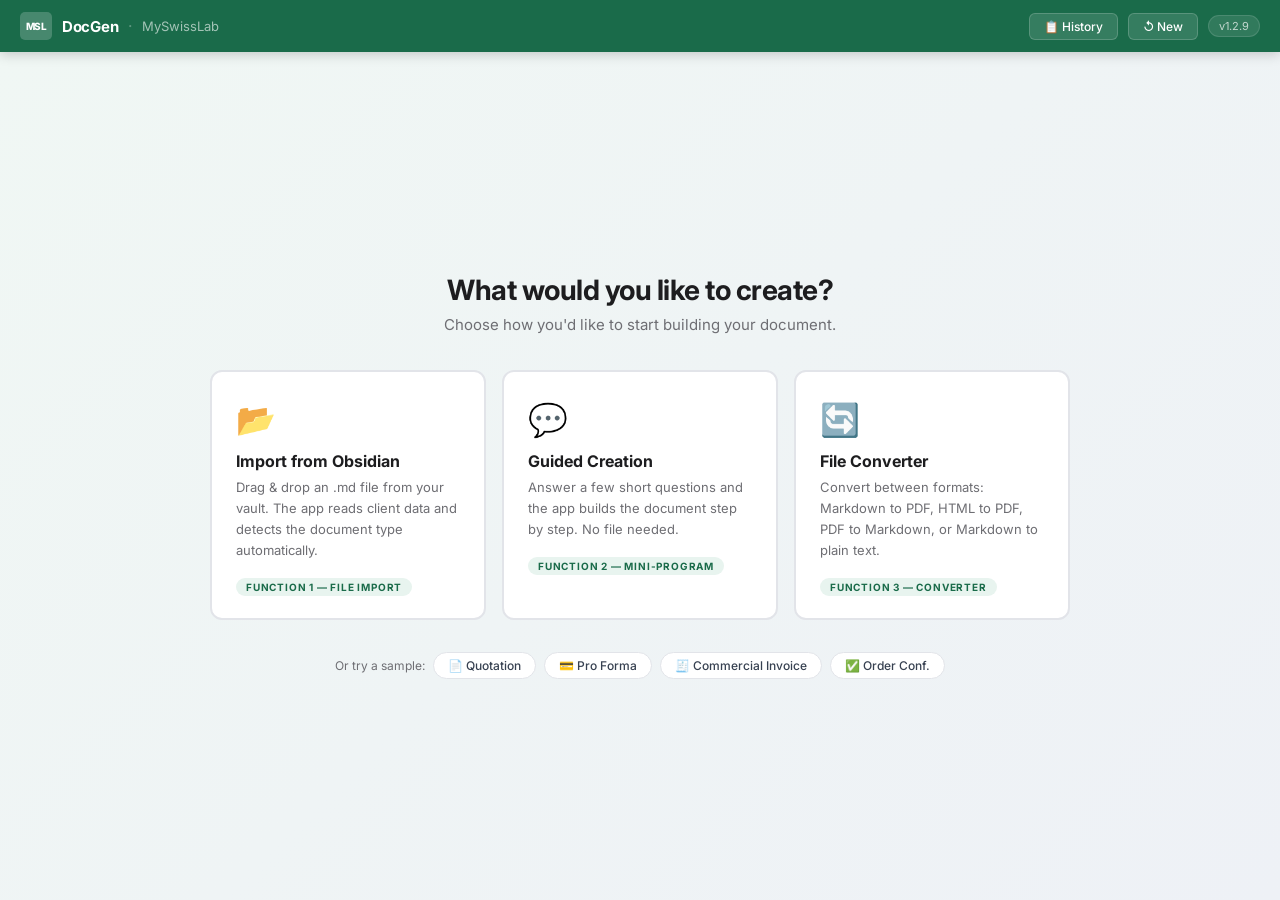
==== index.html @ 1d230c24 "Initial commit" ====
<!DOCTYPE html>
<html lang="en">
<head>
<meta charset="UTF-8">
<meta name="viewport" content="width=device-width, initial-scale=1.0">
<title>DocGen — MySwissLab</title>
<link href="https://fonts.googleapis.com/css2?family=Inter:wght@300;400;500;600;700;800&display=swap" rel="stylesheet">
<link rel="stylesheet" href="styles.css">
</head>
<body>

<!-- ═══ TOP NAV ═══════════════════════════════════════ -->
<nav class="nav">
  <div class="nav-left">
    <div class="nav-logo">MSL</div>
    <span class="nav-title">DocGen</span>
    <span class="nav-dot">·</span>
    <span class="nav-sub">MySwissLab</span>
  </div>
  <div class="nav-right">
    <button class="nav-btn" id="btnHistory" onclick="toggleHistory()" title="Document history">📋 History <span class="history-count" id="historyCount"></span></button>
    <button class="nav-btn" id="btnReset" onclick="resetApp()" title="Start over">↺ New</button>
    <span class="nav-badge">v1.2.9</span>
  </div>
</nav>

<!-- ═══ HISTORY PANEL ═════════════════════════════════ -->
<div class="history-overlay hidden" id="historyOverlay" onclick="toggleHistory()">
  <div class="history-panel" onclick="event.stopPropagation()">
    <div class="history-header">
      <span class="history-title">Document History</span>
      <button class="history-close" onclick="toggleHistory()">✕</button>
    </div>
    <div class="history-body" id="historyBody">
      <div class="history-empty">No documents yet. Create or convert a document to see it here.</div>
    </div>
  </div>
</div>

<!-- ═══ MAIN LAYOUT ═══════════════════════════════════ -->
<div class="app" id="app">

  <!-- ── MODE SELECTOR (start screen) ─────────────── -->
  <div class="start-screen" id="startScreen">
    <div class="start-inner">
      <h1 class="start-title">What would you like to create?</h1>
      <p class="start-sub">Choose how you'd like to start building your document.</p>

      <div class="mode-cards mode-cards-3">
        <!-- Mode 1: Drag & Drop -->
        <div class="mode-card" onclick="activateMode('dragdrop')">
          <div class="mode-icon">📂</div>
          <div class="mode-label">Import from Obsidian</div>
          <div class="mode-desc">Drag & drop an .md file from your vault. The app reads client data and detects the document type automatically.</div>
          <div class="mode-tag">Function 1 — File Import</div>
        </div>
        <!-- Mode 2: Guided Wizard -->
        <div class="mode-card" onclick="activateMode('wizard')">
          <div class="mode-icon">💬</div>
          <div class="mode-label">Guided Creation</div>
          <div class="mode-desc">Answer a few short questions and the app builds the document step by step. No file needed.</div>
          <div class="mode-tag">Function 2 — Mini-program</div>
        </div>
        <!-- Mode 3: Converter -->
        <div class="mode-card" onclick="activateMode('converter')">
          <div class="mode-icon">🔄</div>
          <div class="mode-label">File Converter</div>
          <div class="mode-desc">Convert between formats: Markdown to PDF, HTML to PDF, PDF to Markdown, or Markdown to plain text.</div>
          <div class="mode-tag">Function 3 — Converter</div>
        </div>
      </div>

      <!-- Quick samples row -->
      <div class="start-samples">
        <span class="start-samples-label">Or try a sample:</span>
        <button class="sample-chip" onclick="loadSample('quote')">📄 Quotation</button>
        <button class="sample-chip" onclick="loadSample('proforma')">💳 Pro Forma</button>
        <button class="sample-chip" onclick="loadSample('invoice')">🧾 Commercial Invoice</button>
        <button class="sample-chip" onclick="loadSample('order_confirmation')">✅ Order Conf.</button>
      </div>
    </div>
  </div>

  <!-- ── DRAG & DROP MODE ─────────────────────────── -->
  <div class="workspace hidden" id="dragdropMode">
    <div class="left-panel">
      <div class="panel-scroll">

        <!-- Drop Zone -->
        <div class="section">
          <div class="section-label">Drop Your File</div>
          <div class="drop-zone" id="dropZone">
            <div class="drop-icon" id="dropIcon">📂</div>
            <div class="drop-title" id="dropTitle">Drag .md file here</div>
            <div class="drop-sub" id="dropSub">or click to browse</div>
          </div>
          <input type="file" id="fileInput" accept=".md,.txt,.markdown" style="display:none" onchange="handleFile(event)">

          <!-- Context field -->
          <div class="context-box">
            <label class="field-label-sm">Additional context (optional)</label>
            <textarea class="textarea-sm" id="contextField" placeholder="e.g. 'Use formal tone, include 2 revision rounds, valid for 2 weeks'"></textarea>
          </div>
        </div>

        <!-- Detected type + fields (hidden initially) -->
        <div class="section hidden" id="ddFieldsSection">
          <div class="type-row">
            <span class="type-badge" id="ddTypeBadge">—</span>
            <span class="ai-pill">🤖 AI-detected</span>
          </div>
          <div class="section-label">Editable Fields</div>
          <div id="ddFieldsContainer"></div>
          <button class="btn btn-primary btn-full" onclick="generatePreview()">📄 Generate Preview</button>
        </div>

      </div>
    </div>
    <div class="right-panel" id="ddPreviewPanel">
      <div class="preview-bar hidden" id="ddPreviewBar">
        <span class="preview-bar-title" id="ddPreviewTitle">Preview</span>
        <button class="btn btn-outline btn-sm" onclick="downloadDocumentPdf()">↓ Download PDF</button>
        <button class="btn btn-secondary btn-sm" onclick="downloadDocument()">↓ HTML</button>
      </div>
      <div class="doc-card" id="ddDocCard">
        <div class="empty-state">
          <div class="empty-icon">📄</div>
          <div class="empty-title">Drop a file to begin</div>
          <div class="empty-sub">Your document preview will appear here.</div>
        </div>
      </div>
    </div>
  </div>

  <!-- ── CONVERTER MODE ────────────────────────────── -->
  <div class="workspace hidden" id="converterMode">
    <div class="left-panel">
      <div class="panel-scroll">

        <!-- Conversion direction selector -->
        <div class="section">
          <div class="section-label">Conversion Type</div>
          <div class="conv-type-grid">
            <div class="conv-type-option selected" onclick="selectConvType('md2pdf', this)">
              <div class="conv-type-icon">📄</div>
              <div class="conv-type-name">MD → PDF</div>
            </div>
            <div class="conv-type-option" onclick="selectConvType('pdf2md', this)">
              <div class="conv-type-icon">📝</div>
              <div class="conv-type-name">PDF → MD</div>
            </div>
            <div class="conv-type-option" onclick="selectConvType('md2txt', this)">
              <div class="conv-type-icon">📃</div>
              <div class="conv-type-name">MD → TXT</div>
            </div>
            <div class="conv-type-option" onclick="selectConvType('html2pdf', this)">
              <div class="conv-type-icon">🌐</div>
              <div class="conv-type-name">HTML → PDF</div>
            </div>
          </div>
        </div>

        <!-- File drop zone -->
        <div class="section">
          <div class="section-label">Drop Your File</div>
          <div class="drop-zone" id="convDropZone">
            <div class="drop-icon" id="convDropIcon">📂</div>
            <div class="drop-title" id="convDropTitle">Drag .md file here</div>
            <div class="drop-sub" id="convDropSub">or click to browse</div>
          </div>
          <input type="file" id="convFileInput" accept=".md,.txt,.markdown,.pdf,.html,.htm" style="display:none" onchange="handleConvFile(event)">
        </div>

        <!-- Convert button + info -->
        <div class="section" id="convActionSection" style="display:none;">
          <div class="conv-file-info" id="convFileInfo"></div>
          <button class="btn btn-primary btn-full" id="convBtn" onclick="runConversion()">🔄 Convert & Preview</button>
        </div>

      </div>
    </div>
    <div class="right-panel" id="convPreviewPanel">
      <div class="preview-bar hidden" id="convPreviewBar">
        <span class="preview-bar-title" id="convPreviewTitle">Preview</span>
        <button class="btn btn-outline btn-sm" onclick="downloadConversion()">↓ Download</button>
      </div>
      <div class="doc-card" id="convDocCard">
        <div class="empty-state">
          <div class="empty-icon">🔄</div>
          <div class="empty-title">Drop a file to convert</div>
          <div class="empty-sub">Choose a conversion type on the left, then drop your file.</div>
        </div>
      </div>
    </div>
  </div>

  <!-- ── WIZARD MODE ──────────────────────────────── -->
  <div class="workspace hidden" id="wizardMode">
    <div class="left-panel">
      <div class="panel-scroll">

        <!-- Wizard steps -->
        <div class="section" id="wizardContainer">
          <!-- Steps are injected dynamically -->
        </div>

      </div>
    </div>
    <div class="right-panel" id="wizPreviewPanel">
      <div class="preview-bar hidden" id="wizPreviewBar">
        <span class="preview-bar-title" id="wizPreviewTitle">Preview</span>
        <button class="btn btn-outline btn-sm" onclick="downloadDocumentPdf()">↓ Download PDF</button>
        <button class="btn btn-secondary btn-sm" onclick="downloadDocument()">↓ HTML</button>
      </div>
      <div class="doc-card" id="wizDocCard">
        <div class="empty-state">
          <div class="empty-icon">💬</div>
          <div class="empty-title">Answer the questions to build your document</div>
          <div class="empty-sub">A live preview will appear as you provide details.</div>
        </div>
      </div>
    </div>
  </div>

</div>

<script src="engine.js"></script>
<script src="quote-template-data.js"></script>
<script src="proforma-template-data.js"></script>
<script src="invoice-template-data.js"></script>
<script src="orderconf-template-data.js"></script>
<script src="templates.js"></script>
<script src="app.js"></script>
</body>
</html>
---- styles.css ----
/* ═══════════════════════════════════════════════════
   DocGen — MySwissLab · Global Styles
   ═══════════════════════════════════════════════════ */

:root {
  --primary: #1a6b4a;
  --primary-hover: #15573c;
  --primary-light: #e8f4ef;
  --accent: #5a3e8a;
  --accent-hover: #4a3275;
  --bg: #F2F3F5;
  --white: #FFFFFF;
  --text: #1d1d1f;
  --text-secondary: #374151;
  --muted: #6e6e73;
  --border: #E2E4E9;
  --border-hover: #C7CAD0;
  --success: #1a6b4a;
  --success-bg: #e8f4ef;
  --warning-bg: #FFF8E1;
  --nav-h: 52px;
  --radius: 8px;
  --radius-sm: 6px;
  --shadow-sm: 0 1px 3px rgba(0,0,0,0.06);
  --shadow-md: 0 4px 16px rgba(0,0,0,0.08);
  --shadow-lg: 0 8px 30px rgba(0,0,0,0.10);
  --transition: 0.18s ease;
}

* { box-sizing: border-box; margin: 0; padding: 0; }
html, body { height: 100%; overflow: hidden; }
body {
  font-family: 'Inter', -apple-system, system-ui, sans-serif;
  background: var(--bg);
  color: var(--text);
}

.hidden { display: none !important; }

/* ── Nav ───────────────────────────────────────── */
.nav {
  position: fixed;
  top: 0; left: 0; right: 0;
  height: var(--nav-h);
  background: #1a6b4a;
  display: flex;
  align-items: center;
  justify-content: space-between;
  padding: 0 20px;
  box-shadow: 0 2px 12px rgba(0,0,0,0.2);
  z-index: 100;
}
.nav-left, .nav-right { display: flex; align-items: center; gap: 10px; }
.nav-logo {
  width: 32px; height: 28px;
  background: rgba(255,255,255,0.2); border-radius: 5px;
  display: flex; align-items: center; justify-content: center;
  font-size: 10px; font-weight: 800; color: white; letter-spacing: -0.5px;
}
.nav-title { color: white; font-size: 15px; font-weight: 700; letter-spacing: -0.3px; }
.nav-dot { color: rgba(255,255,255,0.3); }
.nav-sub { color: rgba(255,255,255,0.6); font-size: 13px; }
.nav-badge {
  background: rgba(255,255,255,0.1);
  color: rgba(255,255,255,0.7);
  font-size: 11px; padding: 3px 10px;
  border-radius: 20px;
  border: 1px solid rgba(255,255,255,0.12);
}
.nav-btn {
  background: rgba(255,255,255,0.12);
  color: white; border: 1px solid rgba(255,255,255,0.18);
  padding: 5px 14px; border-radius: 6px;
  font-size: 12px; font-weight: 500; cursor: pointer;
  font-family: inherit; transition: var(--transition);
}
.nav-btn:hover { background: rgba(255,255,255,0.22); }

/* ── App Container ─────────────────────────────── */
.app {
  position: fixed;
  top: var(--nav-h);
  left: 0;
  right: 0;
  bottom: 0;
  overflow: hidden;
}

/* ── Start Screen ──────────────────────────────── */
.start-screen {
  position: absolute;
  top: 0; left: 0; right: 0; bottom: 0;
  display: flex;
  align-items: center;
  justify-content: center;
  padding: 40px;
  overflow-y: auto;
  background: linear-gradient(135deg, #f0f7f4 0%, #eef1f6 100%);
}
.start-inner { max-width: 860px; text-align: center; }
.start-title {
  font-size: 28px; font-weight: 700; color: var(--text);
  letter-spacing: -0.5px; margin-bottom: 8px;
}
.start-sub { font-size: 15px; color: var(--muted); margin-bottom: 36px; }

.mode-cards { display: grid; grid-template-columns: 1fr 1fr; gap: 16px; margin-bottom: 32px; }
.mode-cards.mode-cards-3 { grid-template-columns: 1fr 1fr 1fr; }
@media (max-width: 800px) { .mode-cards.mode-cards-3 { grid-template-columns: 1fr; } }
.mode-card {
  background: white;
  border: 2px solid var(--border);
  border-radius: 12px;
  padding: 28px 24px 22px;
  text-align: left;
  cursor: pointer;
  transition: all 0.2s;
  position: relative;
}
.mode-card:hover {
  border-color: var(--primary);
  box-shadow: 0 6px 24px rgba(26,107,74,0.12);
  transform: translateY(-2px);
}
.mode-icon { font-size: 32px; margin-bottom: 12px; }
.mode-label { font-size: 16px; font-weight: 700; margin-bottom: 6px; color: var(--text); }
.mode-desc { font-size: 13px; line-height: 1.6; color: var(--muted); margin-bottom: 14px; }
.mode-tag {
  font-size: 10px; font-weight: 700; text-transform: uppercase;
  letter-spacing: 0.8px; color: var(--primary);
  background: var(--primary-light); padding: 3px 10px;
  border-radius: 20px; display: inline-block;
}

.start-samples { display: flex; align-items: center; gap: 8px; justify-content: center; flex-wrap: wrap; }
.start-samples-label { font-size: 12px; color: var(--muted); }
.sample-chip {
  font-size: 12px; padding: 5px 14px; border-radius: 20px;
  background: white; border: 1px solid var(--border);
  cursor: pointer; color: var(--text-secondary);
  font-family: inherit; font-weight: 500; transition: var(--transition);
}
.sample-chip:hover { border-color: var(--primary); color: var(--primary); background: var(--primary-light); }

/* ── Workspace Layout (shared by both modes) ──── */
.workspace {
  position: absolute;
  top: 0; left: 0; right: 0; bottom: 0;
  display: flex;
}

.left-panel {
  width: 380px; min-width: 380px;
  position: absolute;
  top: 0; left: 0; bottom: 0;
  background: var(--white);
  border-right: 1px solid var(--border);
  overflow-y: auto;
}
.section { padding: 18px 20px; border-bottom: 1px solid var(--border); }
.section:last-child { border-bottom: none; }
.section-label {
  font-size: 10px; font-weight: 700;
  text-transform: uppercase; letter-spacing: 1px;
  color: var(--muted); margin-bottom: 12px;
}

.right-panel {
  position: absolute;
  top: 0; left: 380px; right: 0; bottom: 0;
  background: var(--bg);
  overflow-y: auto;
  padding: 24px 28px;
}

/* ── Drop Zone ─────────────────────────────────── */
.drop-zone {
  border: 2px dashed var(--border);
  border-radius: var(--radius);
  padding: 28px 16px;
  text-align: center;
  cursor: pointer;
  transition: all 0.2s;
  background: var(--bg);
  user-select: none;
}
.drop-zone:hover { border-color: var(--primary); background: var(--primary-light); }
.drop-zone.drag-over {
  border-color: var(--primary); background: var(--primary-light);
  transform: scale(1.02);
}
.drop-zone.has-file {
  border-style: solid; border-color: var(--success);
  background: var(--success-bg); cursor: default;
}
.drop-icon { font-size: 28px; margin-bottom: 8px; }
.drop-title { font-size: 13px; font-weight: 600; margin-bottom: 3px; }
.drop-sub { font-size: 11px; color: var(--muted); }

.context-box { margin-top: 12px; }
.field-label-sm {
  font-size: 11px; font-weight: 600; color: var(--muted);
  text-transform: uppercase; letter-spacing: 0.5px;
  display: block; margin-bottom: 5px;
}
.textarea-sm {
  width: 100%; border: 1px solid var(--border); border-radius: var(--radius-sm);
  padding: 8px 10px; font-size: 13px; font-family: inherit;
  resize: vertical; min-height: 56px; color: var(--text);
  outline: none; transition: border-color var(--transition); line-height: 1.5;
}
.textarea-sm:focus { border-color: var(--primary); box-shadow: 0 0 0 3px rgba(26,107,74,0.08); }
.textarea-sm::placeholder { color: #A0A8B4; }

/* ── Type Badge ────────────────────────────────── */
.type-row { display: flex; align-items: center; gap: 8px; margin-bottom: 14px; }
.type-badge {
  display: inline-flex; align-items: center; gap: 5px;
  padding: 4px 14px; border-radius: 20px;
  font-size: 12px; font-weight: 700;
  border: 1px solid;
}
.type-badge.quote { background: #e8f4ef; color: #1a6b4a; border-color: #a3d9c0; }
.type-badge.proforma { background: #ede7f6; color: #5a3e8a; border-color: #b39ddb; }
.type-badge.invoice { background: #fce8e8; color: #8a3e3e; border-color: #e6a3a3; }
.type-badge.order_confirmation { background: #e3f2fd; color: #1565c0; border-color: #90caf9; }
.ai-pill {
  font-size: 10px; padding: 2px 9px; font-weight: 600;
  background: #e8f4ef; color: var(--primary);
  border-radius: 12px; border: 1px solid rgba(26,107,74,0.15);
}

/* ── Fields ────────────────────────────────────── */
.field-item { margin-bottom: 12px; }
.field-label {
  font-size: 11px; font-weight: 600; color: var(--muted);
  text-transform: uppercase; letter-spacing: 0.4px;
  margin-bottom: 5px; display: flex; align-items: center; gap: 5px;
}
.field-required { color: #c0392b; font-weight: 800; }
.field-ai-dot {
  width: 7px; height: 7px;
  background: var(--primary); border-radius: 50%;
  flex-shrink: 0; cursor: help;
}
.field-input {
  width: 100%;
  border: 1px solid var(--border); border-radius: var(--radius-sm);
  padding: 8px 10px; font-size: 13px; font-family: inherit;
  color: var(--text); outline: none;
  transition: border-color var(--transition); background: white;
}
.field-input:focus { border-color: var(--primary); box-shadow: 0 0 0 3px rgba(26,107,74,0.08); }
.field-input.ai-filled { background: #fafff9; border-left: 3px solid var(--primary); }
select.field-input { cursor: pointer; appearance: auto; }
textarea.field-input { resize: vertical; min-height: 64px; line-height: 1.5; }

/* ── Buttons ───────────────────────────────────── */
.btn {
  display: inline-flex; align-items: center; justify-content: center; gap: 5px;
  padding: 9px 18px; border-radius: var(--radius-sm);
  font-size: 13px; font-weight: 600; cursor: pointer; border: none;
  font-family: inherit; letter-spacing: -0.1px;
  transition: all 0.15s;
}
.btn:active { transform: scale(0.98); }
.btn-primary { background: var(--primary); color: white; }
.btn-primary:hover { background: var(--primary-hover); }
.btn-secondary { background: var(--bg); color: var(--text); border: 1px solid var(--border); }
.btn-secondary:hover { background: #E4E6EA; }
.btn-accent { background: var(--accent); color: white; }
.btn-accent:hover { background: var(--accent-hover); }
.btn-outline { background: transparent; color: var(--primary); border: 1px solid var(--primary); }
.btn-outline:hover { background: var(--primary-light); }
.btn-sm { padding: 6px 13px; font-size: 12px; }
.btn-full { width: 100%; margin-top: 12px; }
.btn-ghost {
  background: transparent; color: var(--muted); border: none;
  padding: 6px 10px; font-size: 12px;
}
.btn-ghost:hover { color: var(--text); }

/* ── Wizard ────────────────────────────────────── */
.wiz-step {
  background: white;
  border: 1px solid var(--border);
  border-radius: var(--radius);
  padding: 20px;
  margin-bottom: 14px;
  transition: border-color 0.2s;
}
.wiz-step.active { border-color: var(--primary); box-shadow: 0 0 0 3px rgba(26,107,74,0.08); }
.wiz-step.done { border-color: var(--success); background: #fafff9; }
.wiz-step-header { display: flex; align-items: center; gap: 10px; margin-bottom: 10px; }
.wiz-step-num {
  width: 26px; height: 26px; border-radius: 50%;
  background: var(--bg); border: 2px solid var(--border);
  display: flex; align-items: center; justify-content: center;
  font-size: 12px; font-weight: 700; color: var(--muted);
  flex-shrink: 0; transition: all 0.2s;
}
.wiz-step.active .wiz-step-num { background: var(--primary); color: white; border-color: var(--primary); }
.wiz-step.done .wiz-step-num { background: var(--success); color: white; border-color: var(--success); }
.wiz-step-question { font-size: 14px; font-weight: 600; color: var(--text); }
.wiz-step-body { margin-top: 8px; }

.wiz-type-grid { display: grid; grid-template-columns: 1fr 1fr; gap: 8px; }
.wiz-type-option {
  background: var(--bg); border: 2px solid var(--border);
  border-radius: var(--radius-sm); padding: 12px;
  cursor: pointer; transition: all 0.15s; text-align: center;
}
.wiz-type-option:hover { border-color: var(--primary); background: var(--primary-light); }
.wiz-type-option.selected { border-color: var(--primary); background: var(--primary-light); }
.wiz-type-option .wiz-type-icon { font-size: 22px; margin-bottom: 4px; }
.wiz-type-option .wiz-type-name { font-size: 12px; font-weight: 700; }

/* ── Wizard Service Rows ──────────────────────── */
.svc-row {
  display: flex; gap: 6px; align-items: center;
  margin-bottom: 6px;
}
.svc-row .svc-name { flex: 3; }
.svc-row .svc-qty { flex: 0 0 60px; text-align: center; }
.svc-row .svc-price { flex: 1; }
.svc-row .field-input { padding: 7px 8px; font-size: 12px; }
.svc-remove-btn {
  width: 26px; height: 26px; border: none;
  background: transparent; color: var(--muted);
  font-size: 14px; cursor: pointer; border-radius: 4px;
  display: flex; align-items: center; justify-content: center;
  flex-shrink: 0; transition: all 0.15s;
}
.svc-remove-btn:hover { background: #fce8e8; color: #c0392b; }
.svc-header {
  display: flex; gap: 6px; margin-bottom: 4px;
  font-size: 9px; font-weight: 700; text-transform: uppercase;
  letter-spacing: 0.5px; color: var(--muted);
}
.svc-header span:nth-child(1) { flex: 3; }
.svc-header span:nth-child(2) { flex: 0 0 60px; text-align: center; }
.svc-header span:nth-child(3) { flex: 1; }
.svc-header span:nth-child(4) { width: 26px; flex-shrink: 0; }

.wiz-nav { display: flex; gap: 8px; margin-top: 12px; }

/* ── Preview Bar ───────────────────────────────── */
.preview-bar {
  display: flex; align-items: center; gap: 10px;
  max-width: 100%; margin: 0 auto 16px;
}
.preview-bar-title { font-size: 13px; font-weight: 500; color: var(--muted); flex: 1; }

/* ── Doc Card (Preview) ────────────────────────── */
.doc-card {
  max-width: 100%; margin: 0 auto;
  background: white;
  border-radius: 4px; min-height: 500px;
  overflow: visible;
  box-shadow: none;
  /* MSL template rendering context */
  font-family: -apple-system, BlinkMacSystemFont, 'Segoe UI', sans-serif;
  font-size: 12px;
  color: #1d1d1f;
  padding: 32px;
}
.doc-card, .doc-card * {
  word-break: break-word;
  overflow-wrap: break-word;
}

/* ── Empty State ───────────────────────────────── */
.empty-state {
  display: flex; flex-direction: column;
  align-items: center; justify-content: center;
  padding: 80px 40px; color: var(--muted);
  text-align: center; min-height: 420px;
}
.empty-icon { font-size: 48px; margin-bottom: 16px; opacity: 0.4; }
.empty-title { font-size: 16px; font-weight: 600; margin-bottom: 6px; color: var(--text-secondary); }
.empty-sub { font-size: 13px; line-height: 1.6; max-width: 280px; }

/* ── Field Hint ───────────────────────────────────── */
.field-hint {
  font-size: 10px; color: var(--muted); margin-top: 4px;
  line-height: 1.4; font-style: italic;
}

/* ── Toast ─────────────────────────────────────── */
/* ── Field Validation Error ────────────────────────── */
.field-input.field-error {
  border-color: #c0392b !important;
  background: #fff5f5 !important;
  box-shadow: 0 0 0 3px rgba(192,57,43,0.1);
}

/* ── Toast (base + variants) ──────────────────────── */
.toast {
  position: fixed; bottom: 24px; left: 50%; transform: translateX(-50%);
  background: #1F2937; color: white;
  padding: 10px 24px; border-radius: 8px;
  font-size: 13px; font-weight: 500;
  box-shadow: var(--shadow-lg);
  z-index: 1000; opacity: 0;
  transition: opacity 0.3s;
  pointer-events: none;
  max-width: 520px; text-align: center;
}
.toast.show { opacity: 1; }
.toast.toast-warning { background: #92400e; }
.toast.toast-success { background: #166534; }
.toast.toast-info { background: #1e40af; }

/* ═══════════════════════════════════════════════════
   MSL Document Template Styles (inside .doc-card)
   ═══════════════════════════════════════════════════ */

.doc-card .msl-banner {
  padding: 10px 16px; border-radius: 8px; font-size: 10px;
  margin-bottom: 20px; color: white;
}
.doc-card .msl-banner strong {
  display: block; font-size: 8px; letter-spacing: 2px;
  text-transform: uppercase; opacity: 0.7; margin-bottom: 4px;
}
.doc-card .msl-logo { margin-bottom: 20px; }
.doc-card .msl-logo h1 { font-size: 22px; font-weight: 800; color: #1a6b4a; margin: 0; }
.doc-card .msl-ref { font-size: 11px; color: #6e6e73; margin-top: 2px; }

.doc-card .msl-meta {
  display: grid; grid-template-columns: 1fr 1fr; gap: 20px;
  background: #f5f5f7; padding: 16px; border-radius: 8px; margin-bottom: 20px;
}
.doc-card .meta-block .lbl {
  font-size: 9px; font-weight: 700; text-transform: uppercase;
  letter-spacing: 1px; color: #6e6e73; margin-bottom: 4px;
}
.doc-card .meta-block .val { font-size: 12px; font-weight: 700; color: #1d1d1f; }
.doc-card .meta-block .sub { font-size: 10px; color: #6e6e73; line-height: 1.7; margin-top: 2px; }

.doc-card table { width: 100%; border-collapse: collapse; margin: 16px 0; table-layout: fixed; }
.doc-card thead th {
  font-size: 9px; font-weight: 700; text-transform: uppercase;
  letter-spacing: 1px; color: #6e6e73; padding: 8px 10px;
  border-bottom: 2px solid #d2d2d7; text-align: left;
}
.doc-card tbody td { padding: 10px; border-bottom: 1px solid #f0f0f0; font-size: 11px; vertical-align: top; word-wrap: break-word; overflow-wrap: break-word; }
.doc-card .num { text-align: right; font-variant-numeric: tabular-nums; font-weight: 600; }

.doc-card .totals {
  text-align: right; background: #f5f5f7; padding: 14px 16px;
  border-radius: 8px; margin-top: 8px;
}
.doc-card .totals .row {
  display: flex; justify-content: space-between;
  padding: 3px 0; font-size: 11px; color: #6e6e73;
}
.doc-card .totals .grand {
  font-size: 16px; font-weight: 800; color: #1a6b4a;
  margin-top: 8px; padding-top: 8px; border-top: 2px solid #d2d2d7;
}
.doc-card .totals .deposit {
  font-size: 13px; font-weight: 700; color: #5a3e8a;
  margin-top: 6px; padding-top: 6px; border-top: 1px dashed #b39ddb; text-align: right;
}

.doc-card .bankbox {
  background: #e8f4ef; border-radius: 8px; padding: 14px 16px; margin: 16px 0;
}
.doc-card .bankbox .lbl {
  font-size: 9px; font-weight: 700; text-transform: uppercase;
  letter-spacing: 1px; color: #1a6b4a; margin-bottom: 8px;
}
.doc-card .bankbox .row {
  display: flex; justify-content: space-between;
  font-size: 11px; padding: 3px 0;
}
.doc-card .bankbox .row span:first-child { color: #6e6e73; }

.doc-card .msl-steps {
  background: #e8f4ef; border-radius: 8px; padding: 16px; margin-top: 16px;
}
.doc-card .msl-steps h3 { font-size: 11px; font-weight: 700; color: #1a6b4a; margin-bottom: 10px; }
.doc-card .step { display: flex; gap: 10px; align-items: flex-start; margin-bottom: 6px; font-size: 10px; }
.doc-card .step-num {
  width: 18px; height: 18px; border-radius: 50%; background: #1a6b4a;
  color: white; font-size: 9px; font-weight: 700;
  display: flex; align-items: center; justify-content: center; flex-shrink: 0;
}

.doc-card .msl-footer {
  margin-top: 36px; padding-top: 14px; border-top: 1px solid #d2d2d7;
  font-size: 9px; color: #6e6e73; line-height: 1.9;
}

.doc-card .guarantee {
  background: #f5f5f7; border-radius: 8px; padding: 12px 14px;
  font-size: 10px; color: #6e6e73; margin-top: 16px;
}
.doc-card .guarantee strong { color: #1d1d1f; }

.doc-card .msl-warn {
  background: #fff8e1; border-radius: 6px; padding: 10px 14px;
  font-size: 10px; color: #7a6200; margin-bottom: 16px;
}

/* ── Quote-specific styles (matching original template) ── */
.doc-card .quote-header-bar {
  display: flex; justify-content: space-between; align-items: center; margin-bottom: 32px;
}
.doc-card .quote-logo-text {
  font-size: 22px; font-weight: 700; color: #111; letter-spacing: -0.3px;
}
.doc-card .quote-logo-plus {
  font-size: 10px; color: #31AD8A; font-weight: 700; vertical-align: super;
}
.doc-card .quote-header-right {
  display: flex; align-items: center; gap: 16px; font-size: 9px; color: #6e6e73; letter-spacing: 0.2px;
}
.doc-card .quote-ref-badge {
  background: #31AD8A; color: #fff; font-size: 9px; font-weight: 700;
  padding: 4px 10px; border-radius: 3px; letter-spacing: 0.5px;
}
.doc-card .quote-label {
  font-size: 10px; font-weight: 700; color: #31AD8A; text-transform: uppercase;
  letter-spacing: 2.5px; margin-bottom: 6px;
}
.doc-card .quote-title {
  font-size: 30px; font-weight: 400; color: #111; line-height: 1.15; margin-bottom: 6px;
}
.doc-card .quote-dates-row {
  display: flex; gap: 40px; margin-bottom: 24px;
}
.doc-card .quote-date-label {
  font-size: 7.5px; font-weight: 700; color: #31AD8A; text-transform: uppercase;
  letter-spacing: 1.5px; margin-bottom: 3px;
}
.doc-card .quote-date-value {
  font-size: 12px; font-weight: 700; color: #111;
}
.doc-card .quote-stats-bar {
  display: flex; background: #f5f5f7; padding: 12px 0; margin-bottom: 20px;
}
.doc-card .quote-stat {
  flex: 1; text-align: center; padding: 4px 8px;
}
.doc-card .quote-stat + .quote-stat {
  border-left: 1px solid #d2d2d7;
}
.doc-card .quote-stat-num {
  font-size: 16px; font-weight: 800; color: #31AD8A;
}
.doc-card .quote-stat-lbl {
  font-size: 7px; font-weight: 600; color: #999; text-transform: uppercase;
  letter-spacing: 1px; margin-top: 1px;
}

/* ── Converter ─────────────────────────────────── */
.conv-type-grid { display: grid; grid-template-columns: 1fr 1fr 1fr 1fr; gap: 8px; }
.conv-type-option {
  background: var(--bg); border: 2px solid var(--border);
  border-radius: var(--radius-sm); padding: 12px 6px;
  cursor: pointer; transition: all 0.15s; text-align: center;
}
.conv-type-option:hover { border-color: var(--primary); background: var(--primary-light); }
.conv-type-option.selected { border-color: var(--primary); background: var(--primary-light); }
.conv-type-option .conv-type-icon { font-size: 22px; margin-bottom: 4px; }
.conv-type-option .conv-type-name { font-size: 11px; font-weight: 700; letter-spacing: -0.2px; }

.conv-file-info {
  background: var(--success-bg); border: 1px solid #a3d9c0;
  border-radius: var(--radius-sm); padding: 10px 14px;
  font-size: 12px; color: var(--primary); font-weight: 500;
  margin-bottom: 10px; display: flex; align-items: center; gap: 8px;
}
.conv-file-info .conv-file-name { font-weight: 700; }
.conv-file-info .conv-file-size { color: var(--muted); font-size: 11px; }

/* Converter preview: MSL-branded MD content body */
.doc-card .msl-conv-body {
  margin-top: 20px; font-size: 12px; line-height: 1.7;
}
.doc-card .msl-conv-body h1 {
  font-size: 18px; font-weight: 700; margin: 20px 0 8px; color: #1a6b4a;
  border-bottom: 1px solid #d2d2d7; padding-bottom: 6px;
}
.doc-card .msl-conv-body h2 { font-size: 15px; font-weight: 700; margin: 18px 0 6px; color: #1a6b4a; }
.doc-card .msl-conv-body h3 { font-size: 13px; font-weight: 700; margin: 14px 0 4px; color: #333; }
.doc-card .msl-conv-body h4 { font-size: 12px; font-weight: 700; margin: 10px 0 4px; color: #555; }
.doc-card .msl-conv-body p { margin: 0 0 8px; }
.doc-card .msl-conv-body ul, .doc-card .msl-conv-body ol { margin: 0 0 8px; padding-left: 20px; }
.doc-card .msl-conv-body li { margin-bottom: 3px; }
.doc-card .msl-conv-body code {
  background: #f3f4f6; padding: 1px 5px; border-radius: 3px;
  font-family: 'SF Mono', 'Fira Code', monospace; font-size: 0.9em;
}
.doc-card .msl-conv-body pre {
  background: #1f2937; color: #e5e7eb; padding: 12px 14px;
  border-radius: 8px; overflow-x: auto; margin: 0 0 10px;
  font-family: 'SF Mono', 'Fira Code', monospace; font-size: 11px; line-height: 1.5;
}
.doc-card .msl-conv-body pre code { background: none; padding: 0; color: inherit; }
.doc-card .msl-conv-body blockquote {
  border-left: 3px solid #1a6b4a; padding: 6px 14px; margin: 0 0 8px;
  background: #e8f4ef; color: #555; font-style: italic; border-radius: 0 6px 6px 0;
}
.doc-card .msl-conv-body hr { border: none; border-top: 1px solid #d2d2d7; margin: 14px 0; }
.doc-card .msl-conv-body a { color: #1a6b4a; text-decoration: underline; }
.doc-card .msl-conv-body img { max-width: 100%; border-radius: 6px; }

/* Converter preview: generic rendered MD (for PDF→MD preview) */
.conv-preview-md {
  font-family: -apple-system, BlinkMacSystemFont, 'Segoe UI', sans-serif;
  font-size: 14px; line-height: 1.7; color: var(--text);
  padding: 8px 0;
}
.conv-preview-md h1 { font-size: 24px; font-weight: 700; margin: 0 0 12px; color: #111; border-bottom: 2px solid #e5e7eb; padding-bottom: 8px; }
.conv-preview-md h2 { font-size: 20px; font-weight: 700; margin: 20px 0 8px; color: #1a6b4a; }
.conv-preview-md h3 { font-size: 16px; font-weight: 700; margin: 16px 0 6px; color: #333; }
.conv-preview-md h4 { font-size: 14px; font-weight: 700; margin: 12px 0 4px; color: #555; }
.conv-preview-md p { margin: 0 0 10px; }
.conv-preview-md ul, .conv-preview-md ol { margin: 0 0 10px; padding-left: 24px; }
.conv-preview-md li { margin-bottom: 4px; }
.conv-preview-md strong { font-weight: 700; }
.conv-preview-md em { font-style: italic; }
.conv-preview-md code {
  background: #f3f4f6; padding: 2px 6px; border-radius: 4px;
  font-family: 'SF Mono', 'Fira Code', monospace; font-size: 0.9em;
}
.conv-preview-md pre {
  background: #1f2937; color: #e5e7eb; padding: 14px 16px;
  border-radius: 8px; overflow-x: auto; margin: 0 0 12px;
  font-family: 'SF Mono', 'Fira Code', monospace; font-size: 13px; line-height: 1.5;
}
.conv-preview-md pre code { background: none; padding: 0; color: inherit; }
.conv-preview-md blockquote {
  border-left: 4px solid #1a6b4a; padding: 8px 16px; margin: 0 0 12px;
  background: #f0f7f4; color: #555; font-style: italic;
}
.conv-preview-md hr { border: none; border-top: 2px solid #e5e7eb; margin: 16px 0; }
.conv-preview-md table { width: 100%; border-collapse: collapse; margin: 0 0 12px; font-size: 13px; }
.conv-preview-md th {
  text-align: left; padding: 8px 10px; border-bottom: 2px solid #d1d5db;
  font-weight: 700; font-size: 11px; text-transform: uppercase; letter-spacing: 0.5px; color: #6b7280;
}
.conv-preview-md td { padding: 8px 10px; border-bottom: 1px solid #f0f0f0; }
.conv-preview-md a { color: #1a6b4a; text-decoration: underline; }
.conv-preview-md img { max-width: 100%; border-radius: 6px; }

/* Converter preview: plain text output */
.conv-preview-txt {
  font-family: 'SF Mono', 'Fira Code', 'Courier New', monospace;
  font-size: 13px; line-height: 1.6; color: var(--text);
  white-space: pre-wrap; word-break: break-word;
  padding: 8px 0;
}

/* ── History Panel ─────────────────────────────── */
.history-overlay {
  position: fixed; top: 0; left: 0; right: 0; bottom: 0;
  background: rgba(0,0,0,0.35); z-index: 200;
  display: flex; justify-content: flex-end;
  animation: fadeIn 0.15s ease;
}
.history-overlay.hidden { display: none !important; }
@keyframes fadeIn { from { opacity: 0; } to { opacity: 1; } }
@keyframes slideIn { from { transform: translateX(100%); } to { transform: translateX(0); } }

.history-panel {
  width: 420px; max-width: 90vw; height: 100%;
  background: var(--white); box-shadow: -4px 0 24px rgba(0,0,0,0.15);
  display: flex; flex-direction: column;
  animation: slideIn 0.2s ease;
}
.history-header {
  display: flex; align-items: center; justify-content: space-between;
  padding: 16px 20px; border-bottom: 1px solid var(--border);
  background: var(--primary); color: white;
}
.history-title { font-size: 15px; font-weight: 700; }
.history-close {
  background: rgba(255,255,255,0.15); border: none; color: white;
  width: 28px; height: 28px; border-radius: 6px; cursor: pointer;
  font-size: 14px; display: flex; align-items: center; justify-content: center;
  transition: background 0.15s;
}
.history-close:hover { background: rgba(255,255,255,0.3); }

.history-body { flex: 1; overflow-y: auto; padding: 16px; }
.history-empty {
  text-align: center; color: var(--muted); font-size: 13px;
  padding: 60px 20px; line-height: 1.6;
}

.history-item {
  background: var(--bg); border: 1px solid var(--border);
  border-radius: var(--radius); padding: 14px 16px;
  margin-bottom: 10px; cursor: default;
  transition: border-color 0.15s;
}
.history-item:hover { border-color: var(--primary); }
.history-item-top {
  display: flex; align-items: center; justify-content: space-between;
  margin-bottom: 6px;
}
.history-item-type {
  font-size: 10px; font-weight: 700; text-transform: uppercase;
  letter-spacing: 0.8px; padding: 2px 8px; border-radius: 10px;
}
.history-item-type.ht-quote { background: #e8f4ef; color: #1a6b4a; }
.history-item-type.ht-proforma { background: #ede7f6; color: #5a3e8a; }
.history-item-type.ht-invoice { background: #fce8e8; color: #8a3e3e; }
.history-item-type.ht-order_confirmation { background: #e3f2fd; color: #1565c0; }
.history-item-type.ht-converter { background: #fff8e1; color: #7a6200; }
.history-item-time { font-size: 11px; color: var(--muted); }
.history-item-name { font-size: 13px; font-weight: 600; color: var(--text); margin-bottom: 3px; }
.history-item-detail { font-size: 11px; color: var(--muted); }
.history-item-actions { display: flex; gap: 6px; margin-top: 8px; }
.history-item-actions .btn { padding: 4px 10px; font-size: 11px; }

.history-count {
  background: rgba(255,255,255,0.25); color: white;
  font-size: 10px; font-weight: 700;
  padding: 1px 6px; border-radius: 8px; margin-left: 4px;
}
.history-count:empty { display: none; }

/* ── Scrollbar ─────────────────────────────────── */
::-webkit-scrollbar { width: 5px; }
::-webkit-scrollbar-track { background: transparent; }
::-webkit-scrollbar-thumb { background: #D1D5DB; border-radius: 3px; }
::-webkit-scrollbar-thumb:hover { background: #B0B5BD; }

/* ── Print ─────────────────────────────────────── */
@media print {
  .nav, .left-panel, .preview-bar { display: none !important; }
  .workspace { display: block !important; }
  .right-panel { padding: 0; background: white; }
  .doc-card { box-shadow: none; max-width: 100%; border-radius: 0; }
  body { overflow: visible; height: auto; }
  @page { margin: 0; }
}
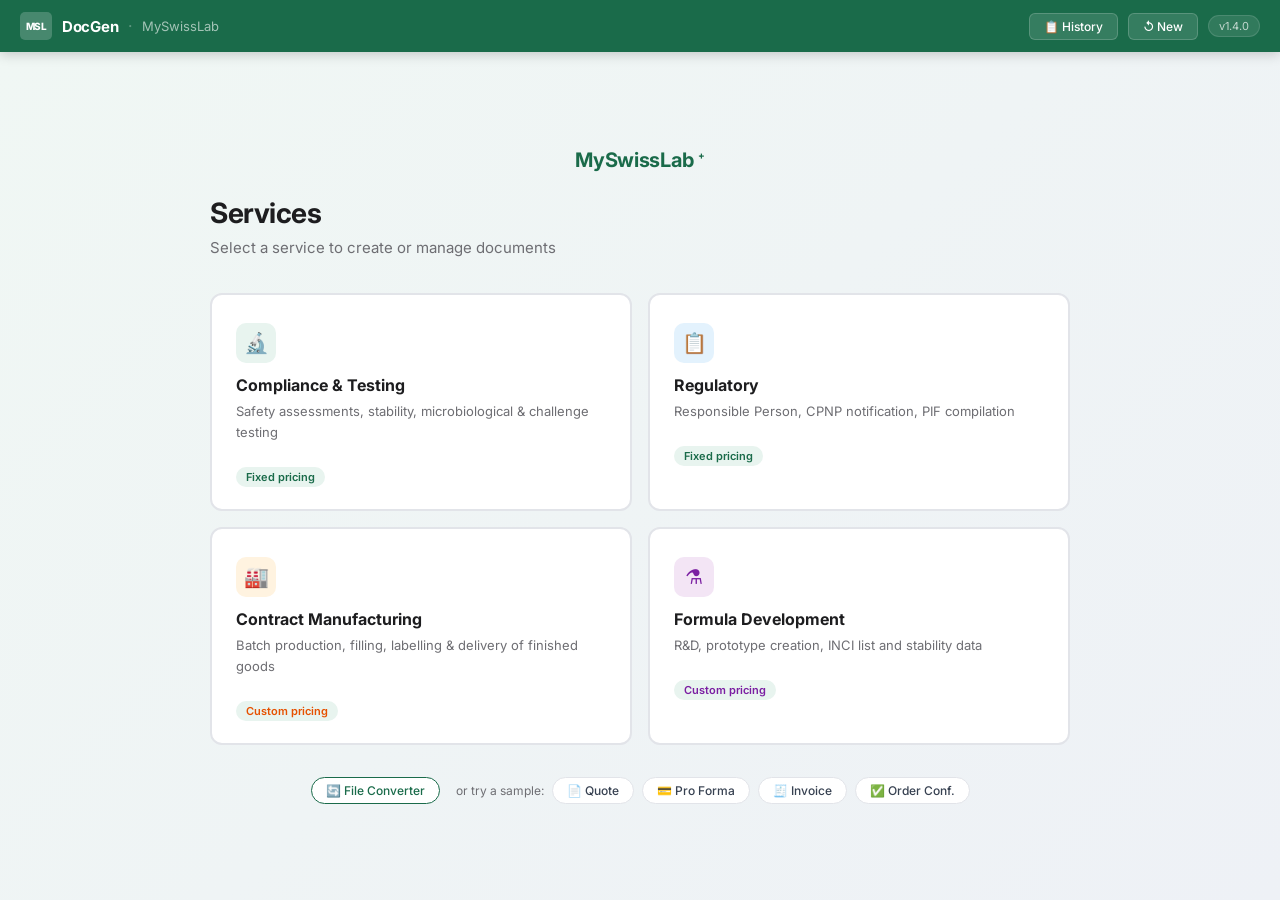
==== commit 66a5686c: "feat: v1.6.0 — service selection wizard, add-on blocks, and template enhancements - Add service sele" ====
--- a/index.html
+++ b/index.html
@@ -20,7 +20,7 @@
   <div class="nav-right">
     <button class="nav-btn" id="btnHistory" onclick="toggleHistory()" title="Document history">📋 History <span class="history-count" id="historyCount"></span></button>
     <button class="nav-btn" id="btnReset" onclick="resetApp()" title="Start over">↺ New</button>
-    <span class="nav-badge">v1.2.9</span>
+    <span class="nav-badge" id="appVersion">v1.4.0</span>
   </div>
 </nav>
 
@@ -40,44 +40,93 @@
 <!-- ═══ MAIN LAYOUT ═══════════════════════════════════ -->
 <div class="app" id="app">
 
-  <!-- ── MODE SELECTOR (start screen) ─────────────── -->
+  <!-- ── SERVICE SELECTOR (start screen) ─────────────── -->
   <div class="start-screen" id="startScreen">
     <div class="start-inner">
-      <h1 class="start-title">What would you like to create?</h1>
-      <p class="start-sub">Choose how you'd like to start building your document.</p>
-
-      <div class="mode-cards mode-cards-3">
-        <!-- Mode 1: Drag & Drop -->
-        <div class="mode-card" onclick="activateMode('dragdrop')">
-          <div class="mode-icon">📂</div>
-          <div class="mode-label">Import from Obsidian</div>
-          <div class="mode-desc">Drag & drop an .md file from your vault. The app reads client data and detects the document type automatically.</div>
-          <div class="mode-tag">Function 1 — File Import</div>
-        </div>
-        <!-- Mode 2: Guided Wizard -->
-        <div class="mode-card" onclick="activateMode('wizard')">
-          <div class="mode-icon">💬</div>
-          <div class="mode-label">Guided Creation</div>
-          <div class="mode-desc">Answer a few short questions and the app builds the document step by step. No file needed.</div>
-          <div class="mode-tag">Function 2 — Mini-program</div>
-        </div>
-        <!-- Mode 3: Converter -->
-        <div class="mode-card" onclick="activateMode('converter')">
-          <div class="mode-icon">🔄</div>
-          <div class="mode-label">File Converter</div>
-          <div class="mode-desc">Convert between formats: Markdown to PDF, HTML to PDF, PDF to Markdown, or Markdown to plain text.</div>
-          <div class="mode-tag">Function 3 — Converter</div>
-        </div>
-      </div>
-
-      <!-- Quick samples row -->
-      <div class="start-samples">
-        <span class="start-samples-label">Or try a sample:</span>
-        <button class="sample-chip" onclick="loadSample('quote')">📄 Quotation</button>
-        <button class="sample-chip" onclick="loadSample('proforma')">💳 Pro Forma</button>
-        <button class="sample-chip" onclick="loadSample('invoice')">🧾 Commercial Invoice</button>
-        <button class="sample-chip" onclick="loadSample('order_confirmation')">✅ Order Conf.</button>
-      </div>
+      <!-- Step 1: Service Selection -->
+      <div id="serviceStep">
+        <div class="start-logo">MySwissLab <span class="start-logo-plus">+</span></div>
+        <h1 class="start-title">Services</h1>
+        <p class="start-sub">Select a service to create or manage documents</p>
+
+        <div class="mode-cards">
+          <div class="mode-card svc-card" onclick="selectService('testing', this)">
+            <div class="svc-icon" style="background:#E8F4EF;color:#1a6b4a;">🔬</div>
+            <div class="mode-label">Compliance & Testing</div>
+            <div class="mode-desc">Safety assessments, stability, microbiological & challenge testing</div>
+            <div class="svc-pricing">Fixed pricing</div>
+          </div>
+          <div class="mode-card svc-card" onclick="selectService('regulatory', this)">
+            <div class="svc-icon" style="background:#E3F2FD;color:#1565c0;">📋</div>
+            <div class="mode-label">Regulatory</div>
+            <div class="mode-desc">Responsible Person, CPNP notification, PIF compilation</div>
+            <div class="svc-pricing">Fixed pricing</div>
+          </div>
+          <div class="mode-card svc-card" onclick="selectService('manufacturing', this)">
+            <div class="svc-icon" style="background:#FFF3E0;color:#e65100;">🏭</div>
+            <div class="mode-label">Contract Manufacturing</div>
+            <div class="mode-desc">Batch production, filling, labelling & delivery of finished goods</div>
+            <div class="svc-pricing" style="color:#e65100;">Custom pricing</div>
+          </div>
+          <div class="mode-card svc-card" onclick="selectService('formulation', this)">
+            <div class="svc-icon" style="background:#F3E5F5;color:#7b1fa2;">⚗️</div>
+            <div class="mode-label">Formula Development</div>
+            <div class="mode-desc">R&D, prototype creation, INCI list and stability data</div>
+            <div class="svc-pricing" style="color:#7b1fa2;">Custom pricing</div>
+          </div>
+        </div>
+
+        <div class="start-samples" style="margin-top:24px;">
+          <button class="sample-chip" onclick="activateMode('converter')" style="border-color:var(--primary);color:var(--primary);">🔄 File Converter</button>
+          <span class="start-samples-label" style="margin-left:8px;">or try a sample:</span>
+          <button class="sample-chip" onclick="loadSample('quote')">📄 Quote</button>
+          <button class="sample-chip" onclick="loadSample('proforma')">💳 Pro Forma</button>
+          <button class="sample-chip" onclick="loadSample('invoice')">🧾 Invoice</button>
+          <button class="sample-chip" onclick="loadSample('order_confirmation')">✅ Order Conf.</button>
+        </div>
+      </div>
+
+      <!-- Step 2: Document Type Selection -->
+      <div id="docTypeStep" class="hidden">
+        <button class="back-link" onclick="backToServices()">← Back to Services</button>
+        <div class="svc-badge-row"><span class="svc-badge" id="docTypeServiceBadge"></span></div>
+        <h1 class="start-title">Select document type</h1>
+        <p class="start-sub">Create a new document or view existing ones</p>
+
+        <div class="doc-type-list">
+          <div class="doc-type-row" onclick="selectDocTypeAndProceed('quote')">
+            <div class="doc-type-icon" style="background:#E8F4EF;color:#1a6b4a;">📄</div>
+            <div class="doc-type-info">
+              <div class="doc-type-name">Quotation</div>
+              <div class="doc-type-desc">Price quote before order confirmation</div>
+            </div>
+          </div>
+          <div class="doc-type-row" onclick="selectDocTypeAndProceed('proforma')">
+            <div class="doc-type-icon" style="background:#EDE7F6;color:#5a3e8a;">💳</div>
+            <div class="doc-type-info">
+              <div class="doc-type-name">Proforma Invoice</div>
+              <div class="doc-type-desc">Preliminary invoice for advance payment</div>
+            </div>
+          </div>
+          <div class="doc-type-row" onclick="selectDocTypeAndProceed('invoice')">
+            <div class="doc-type-icon" style="background:#FCE8E8;color:#8a3e3e;">🧾</div>
+            <div class="doc-type-info">
+              <div class="doc-type-name">Commercial Invoice</div>
+              <div class="doc-type-desc">Official invoice at service completion</div>
+            </div>
+          </div>
+          <div class="doc-type-row" onclick="selectDocTypeAndProceed('order_confirmation')">
+            <div class="doc-type-icon" style="background:#E3F2FD;color:#1565c0;">✅</div>
+            <div class="doc-type-info">
+              <div class="doc-type-name">Order Confirmation</div>
+              <div class="doc-type-desc">Confirmed order with next steps</div>
+            </div>
+          </div>
+        </div>
+      </div>
+
+      <!-- Step 3 removed — doc type selection goes directly to the form -->
+      <div id="modeStep" class="hidden"></div>
     </div>
   </div>
 
--- a/styles.css
+++ b/styles.css
@@ -98,11 +98,67 @@
   background: linear-gradient(135deg, #f0f7f4 0%, #eef1f6 100%);
 }
 .start-inner { max-width: 860px; text-align: center; }
+.start-logo {
+  font-size: 20px; font-weight: 700; color: var(--primary);
+  margin-bottom: 24px; letter-spacing: -0.3px;
+}
+.start-logo-plus { font-size: 10px; color: var(--primary); vertical-align: super; }
 .start-title {
   font-size: 28px; font-weight: 700; color: var(--text);
-  letter-spacing: -0.5px; margin-bottom: 8px;
-}
-.start-sub { font-size: 15px; color: var(--muted); margin-bottom: 36px; }
+  letter-spacing: -0.5px; margin-bottom: 8px; text-align: left;
+}
+.start-sub { font-size: 15px; color: var(--muted); margin-bottom: 36px; text-align: left; }
+.back-link {
+  display: inline-block; font-size: 13px; color: var(--primary);
+  cursor: pointer; margin-bottom: 20px; border: none; background: none;
+  font-family: inherit; font-weight: 500; text-align: left;
+}
+.back-link:hover { text-decoration: underline; }
+
+/* Service cards */
+.svc-card { position: relative; }
+.svc-icon {
+  width: 40px; height: 40px; border-radius: 10px;
+  display: flex; align-items: center; justify-content: center;
+  font-size: 20px; margin-bottom: 12px;
+}
+.svc-pricing {
+  font-size: 11px; font-weight: 600; color: var(--primary);
+  background: var(--primary-light); padding: 3px 10px;
+  border-radius: 12px; display: inline-block; margin-top: 10px;
+}
+.svc-card:hover .svc-pricing { background: var(--primary); color: white; }
+
+/* Service badge */
+.svc-badge-row { text-align: left; margin-bottom: 16px; display: flex; gap: 8px; }
+.svc-badge {
+  font-size: 11px; font-weight: 600; padding: 4px 12px;
+  border-radius: 16px; background: var(--primary-light); color: var(--primary);
+  display: inline-flex; align-items: center; gap: 5px;
+}
+.svc-badge-type { background: #F0F0F0; color: var(--text); }
+
+/* Document type list */
+.doc-type-list { display: flex; flex-direction: column; gap: 10px; text-align: left; }
+.doc-type-row {
+  display: flex; align-items: center; gap: 14px;
+  background: white; border: 2px solid var(--border);
+  border-radius: 12px; padding: 16px 20px;
+  cursor: pointer; transition: all 0.2s;
+}
+.doc-type-row:hover {
+  border-color: var(--primary);
+  box-shadow: 0 4px 16px rgba(26,107,74,0.1);
+  transform: translateX(4px);
+}
+.doc-type-icon {
+  width: 42px; height: 42px; border-radius: 10px;
+  display: flex; align-items: center; justify-content: center;
+  font-size: 20px; flex-shrink: 0;
+}
+.doc-type-info { flex: 1; }
+.doc-type-name { font-size: 15px; font-weight: 700; color: var(--text); margin-bottom: 2px; }
+.doc-type-desc { font-size: 12px; color: var(--muted); }
 
 .mode-cards { display: grid; grid-template-columns: 1fr 1fr; gap: 16px; margin-bottom: 32px; }
 .mode-cards.mode-cards-3 { grid-template-columns: 1fr 1fr 1fr; }
@@ -150,7 +206,7 @@
 }
 
 .left-panel {
-  width: 380px; min-width: 380px;
+  width: 480px; min-width: 480px;
   position: absolute;
   top: 0; left: 0; bottom: 0;
   background: var(--white);
@@ -167,7 +223,7 @@
 
 .right-panel {
   position: absolute;
-  top: 0; left: 380px; right: 0; bottom: 0;
+  top: 0; left: 480px; right: 0; bottom: 0;
   background: var(--bg);
   overflow-y: auto;
   padding: 24px 28px;
@@ -315,15 +371,30 @@
 .wiz-type-option .wiz-type-icon { font-size: 22px; margin-bottom: 4px; }
 .wiz-type-option .wiz-type-name { font-size: 12px; font-weight: 700; }
 
-/* ── Wizard Service Rows ──────────────────────── */
+/* ── Wizard Service Line Items ─────────────────── */
+.line-items-hint {
+  background: var(--primary-light); border-radius: 6px;
+  padding: 8px 14px; font-size: 11px; color: var(--primary);
+  margin-bottom: 12px; font-weight: 500;
+}
 .svc-row {
-  display: flex; gap: 6px; align-items: center;
-  margin-bottom: 6px;
-}
-.svc-row .svc-name { flex: 3; }
-.svc-row .svc-qty { flex: 0 0 60px; text-align: center; }
-.svc-row .svc-price { flex: 1; }
-.svc-row .field-input { padding: 7px 8px; font-size: 12px; }
+  display: flex; gap: 8px; align-items: center;
+  flex-wrap: wrap;
+  margin-bottom: 8px; padding: 8px 10px;
+  background: var(--bg); border: 1px solid var(--border);
+  border-radius: var(--radius-sm);
+}
+.svc-row .svc-desc {
+  flex: 0 0 100%; font-size: 11px; padding: 6px 10px;
+  border: 1px dashed var(--border); border-radius: 4px;
+  color: var(--text); margin-top: 2px;
+}
+.svc-row .svc-select { flex: 3; font-size: 12px; padding: 8px 10px; min-width: 0; }
+.svc-row .svc-unit { flex: 0 0 80px; font-size: 11px; color: var(--muted); background: #f9f9f9; text-align: center; padding: 8px 6px; }
+.svc-row .svc-qty { flex: 0 0 50px; text-align: center; font-size: 13px; font-weight: 600; padding: 8px 4px; }
+.svc-row .svc-price { flex: 0 0 80px; text-align: right; font-size: 13px; font-weight: 600; padding: 8px 10px; }
+.svc-row .svc-total { flex: 0 0 100px; text-align: right; font-size: 13px; font-weight: 700; color: var(--text); white-space: nowrap; }
+.svc-row .field-input { padding: 8px 10px; font-size: 13px; }
 .svc-remove-btn {
   width: 26px; height: 26px; border: none;
   background: transparent; color: var(--muted);
@@ -333,14 +404,57 @@
 }
 .svc-remove-btn:hover { background: #fce8e8; color: #c0392b; }
 .svc-header {
-  display: flex; gap: 6px; margin-bottom: 4px;
+  display: flex; gap: 8px; margin-bottom: 4px; padding: 0 10px;
   font-size: 9px; font-weight: 700; text-transform: uppercase;
   letter-spacing: 0.5px; color: var(--muted);
 }
 .svc-header span:nth-child(1) { flex: 3; }
-.svc-header span:nth-child(2) { flex: 0 0 60px; text-align: center; }
-.svc-header span:nth-child(3) { flex: 1; }
-.svc-header span:nth-child(4) { width: 26px; flex-shrink: 0; }
+.svc-header span:nth-child(2) { flex: 0 0 80px; text-align: center; }
+.svc-header span:nth-child(3) { flex: 0 0 50px; text-align: center; }
+.svc-header span:nth-child(4) { flex: 0 0 80px; text-align: right; }
+.svc-header span:nth-child(5) { flex: 0 0 100px; text-align: right; }
+.svc-header span:nth-child(6) { width: 26px; flex-shrink: 0; }
+.svc-add-btn {
+  width: 100%; border: 2px dashed var(--border); background: transparent;
+  color: var(--primary); margin-top: 4px; border-radius: var(--radius-sm);
+  padding: 10px; font-size: 12px; cursor: pointer; transition: all 0.15s;
+}
+.svc-add-btn:hover { border-color: var(--primary); background: var(--primary-light); }
+
+/* ── Wizard Add-ons ───────────────────────────────── */
+.addons-section {
+  margin-top: 4px;
+}
+.addons-label {
+  font-size: 9px; font-weight: 700; text-transform: uppercase;
+  letter-spacing: 1.5px; color: var(--muted); margin-bottom: 10px;
+}
+.addon-item {
+  display: flex; align-items: flex-start; gap: 12px;
+  padding: 12px 14px; margin-bottom: 6px;
+  background: var(--bg); border: 1.5px solid var(--border);
+  border-radius: var(--radius-sm); cursor: pointer;
+  transition: all 0.15s; user-select: none;
+}
+.addon-item:hover { border-color: var(--primary); background: #f6faf8; }
+.addon-item.checked { border-color: var(--primary); background: var(--primary-light); }
+.addon-check {
+  width: 18px; height: 18px; border: 2px solid var(--border);
+  border-radius: 4px; flex-shrink: 0; margin-top: 1px;
+  display: flex; align-items: center; justify-content: center;
+  transition: all 0.15s; font-size: 11px; color: white;
+  background: white;
+}
+.addon-item.checked .addon-check {
+  background: var(--primary); border-color: var(--primary);
+}
+.addon-info { flex: 1; min-width: 0; }
+.addon-name { font-size: 13px; font-weight: 600; color: var(--text); margin-bottom: 2px; }
+.addon-desc { font-size: 11px; color: var(--muted); line-height: 1.4; }
+.addon-price {
+  font-size: 12px; font-weight: 700; color: var(--primary);
+  white-space: nowrap; flex-shrink: 0; margin-top: 1px;
+}
 
 .wiz-nav { display: flex; gap: 8px; margin-top: 12px; }
 
@@ -725,6 +839,68 @@
 }
 .history-count:empty { display: none; }
 
+/* ── Success Screen ────────────────────────────── */
+.success-screen {
+  display: flex; flex-direction: column; align-items: center;
+  justify-content: center; text-align: center;
+  padding: 48px 24px; min-height: 100%;
+  animation: successFadeIn 0.4s ease;
+}
+@keyframes successFadeIn {
+  from { opacity: 0; transform: translateY(12px); }
+  to   { opacity: 1; transform: translateY(0); }
+}
+.success-icon {
+  width: 56px; height: 56px; border-radius: 50%;
+  background: var(--success-bg); color: var(--success);
+  display: flex; align-items: center; justify-content: center;
+  font-size: 28px; font-weight: 700; margin-bottom: 16px;
+}
+.success-title {
+  font-size: 18px; font-weight: 700; color: var(--text);
+  margin-bottom: 6px;
+}
+.success-detail {
+  font-size: 13px; color: var(--muted); line-height: 1.5;
+  margin-bottom: 24px;
+}
+.success-card {
+  width: 100%; max-width: 320px;
+  border: 1px solid var(--border); border-radius: var(--radius);
+  overflow: hidden; margin-bottom: 28px;
+  box-shadow: var(--shadow-sm);
+}
+.success-card-header {
+  display: flex; align-items: center; justify-content: space-between;
+  padding: 10px 14px; background: var(--primary-light);
+  font-size: 12px; font-weight: 600; color: var(--primary);
+}
+.success-card-cur {
+  font-size: 11px; font-weight: 700; background: var(--primary);
+  color: white; padding: 2px 8px; border-radius: 10px;
+}
+.success-card-body {
+  padding: 12px 14px; background: var(--white);
+}
+.success-card-file {
+  font-size: 13px; font-weight: 500; color: var(--text);
+  word-break: break-all;
+}
+.success-actions {
+  display: flex; gap: 10px; margin-bottom: 16px;
+}
+.success-actions .btn {
+  min-width: 140px; justify-content: center;
+}
+.success-back {
+  background: none; border: none; cursor: pointer;
+  font-size: 13px; color: var(--muted); padding: 8px 16px;
+  border-radius: var(--radius-sm); transition: var(--transition);
+}
+.success-back:hover {
+  color: var(--primary); background: var(--primary-light);
+}
+
 /* ── Scrollbar ─────────────────────────────────── */
 ::-webkit-scrollbar { width: 5px; }
 ::-webkit-scrollbar-track { background: transparent; }
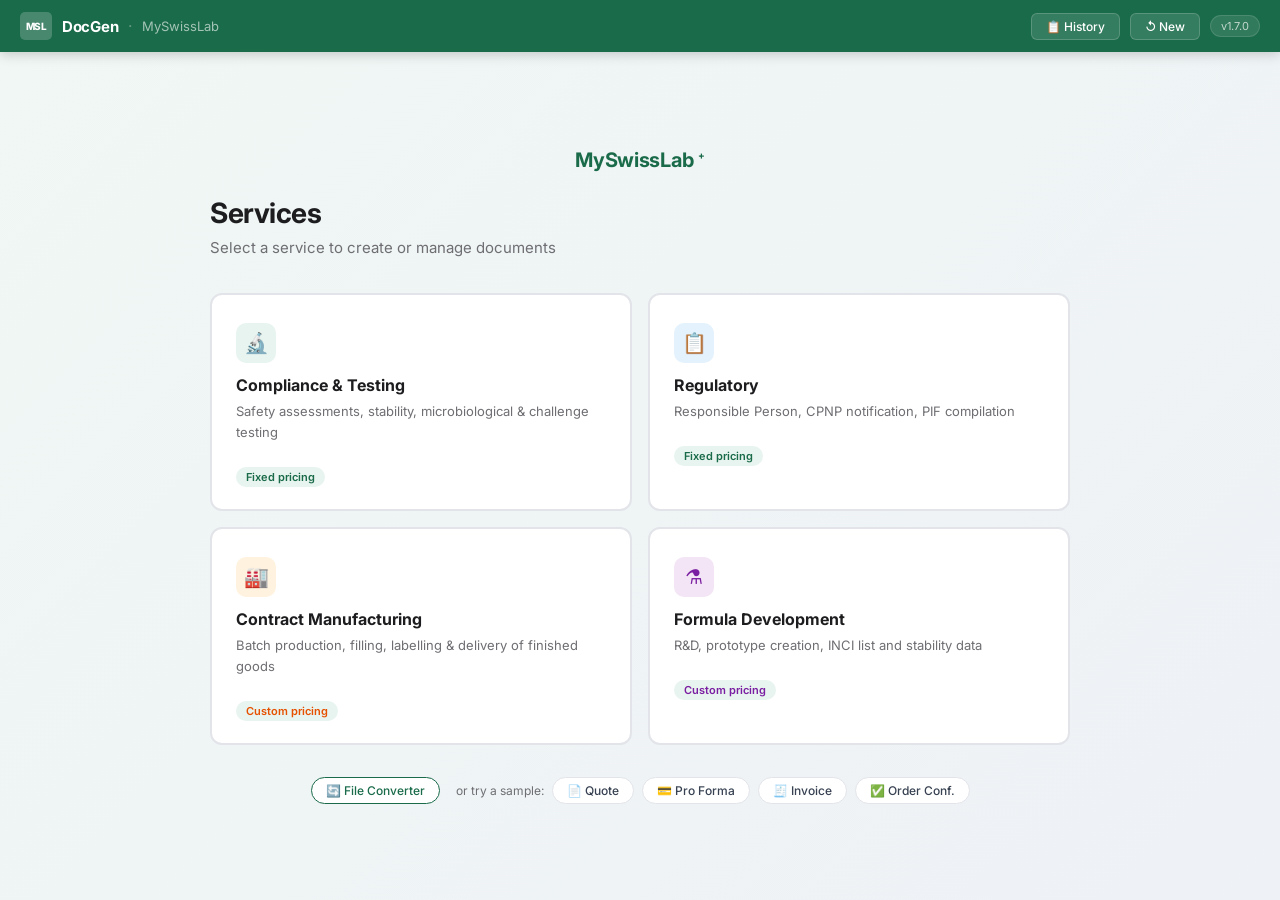
==== commit 8382770e: "feat: v1.7.0 — service descriptions, currency picker, and wider wizard panel - Added detailed descri" ====
--- a/index.html
+++ b/index.html
@@ -20,7 +20,7 @@
   <div class="nav-right">
     <button class="nav-btn" id="btnHistory" onclick="toggleHistory()" title="Document history">📋 History <span class="history-count" id="historyCount"></span></button>
     <button class="nav-btn" id="btnReset" onclick="resetApp()" title="Start over">↺ New</button>
-    <span class="nav-badge" id="appVersion">v1.4.0</span>
+    <span class="nav-badge" id="appVersion">v1.7.0</span>
   </div>
 </nav>
 
--- a/styles.css
+++ b/styles.css
@@ -206,7 +206,7 @@
 }
 
 .left-panel {
-  width: 480px; min-width: 480px;
+  width: 840px; min-width: 840px;
   position: absolute;
   top: 0; left: 0; bottom: 0;
   background: var(--white);
@@ -223,7 +223,7 @@
 
 .right-panel {
   position: absolute;
-  top: 0; left: 480px; right: 0; bottom: 0;
+  top: 0; left: 840px; right: 0; bottom: 0;
   background: var(--bg);
   overflow-y: auto;
   padding: 24px 28px;
@@ -377,24 +377,48 @@
   padding: 8px 14px; font-size: 11px; color: var(--primary);
   margin-bottom: 12px; font-weight: 500;
 }
+
+/* ── Service Dropdown Rows ────────────────────────── */
+.svc-header {
+  display: grid;
+  grid-template-columns: 1fr 80px 48px 80px 100px 28px;
+  gap: 6px; padding: 0 4px 6px; align-items: center;
+  font-size: 10px; font-weight: 700; text-transform: uppercase;
+  letter-spacing: 0.5px; color: var(--muted);
+}
 .svc-row {
-  display: flex; gap: 8px; align-items: center;
-  flex-wrap: wrap;
-  margin-bottom: 8px; padding: 8px 10px;
+  display: grid;
+  grid-template-columns: 1fr 80px 48px 80px 100px 28px;
+  gap: 6px; align-items: center;
+  margin-bottom: 6px; padding: 6px 4px;
   background: var(--bg); border: 1px solid var(--border);
   border-radius: var(--radius-sm);
 }
-.svc-row .svc-desc {
-  flex: 0 0 100%; font-size: 11px; padding: 6px 10px;
-  border: 1px dashed var(--border); border-radius: 4px;
-  color: var(--text); margin-top: 2px;
-}
-.svc-row .svc-select { flex: 3; font-size: 12px; padding: 8px 10px; min-width: 0; }
-.svc-row .svc-unit { flex: 0 0 80px; font-size: 11px; color: var(--muted); background: #f9f9f9; text-align: center; padding: 8px 6px; }
-.svc-row .svc-qty { flex: 0 0 50px; text-align: center; font-size: 13px; font-weight: 600; padding: 8px 4px; }
-.svc-row .svc-price { flex: 0 0 80px; text-align: right; font-size: 13px; font-weight: 600; padding: 8px 10px; }
-.svc-row .svc-total { flex: 0 0 100px; text-align: right; font-size: 13px; font-weight: 700; color: var(--text); white-space: nowrap; }
-.svc-row .field-input { padding: 8px 10px; font-size: 13px; }
+.svc-row .svc-select {
+  width: 100%; font-size: 12px; font-weight: 600;
+  padding: 7px 8px; border: 1px solid var(--border);
+  border-radius: var(--radius-sm); background: var(--white);
+  color: var(--text); cursor: pointer;
+  white-space: nowrap; overflow: hidden; text-overflow: ellipsis;
+}
+.svc-row .svc-unit {
+  width: 100%; font-size: 11px; color: var(--muted);
+  padding: 7px 6px; border: 1px solid var(--border);
+  border-radius: var(--radius-sm); background: #f8f8f8;
+  text-align: center;
+}
+.svc-row .svc-qty {
+  width: 100%; text-align: center; font-size: 13px;
+  font-weight: 600; padding: 7px 4px;
+}
+.svc-row .svc-price {
+  width: 100%; text-align: right; font-size: 13px;
+  font-weight: 600; padding: 7px 8px;
+}
+.svc-row .svc-total {
+  text-align: right; font-size: 12px;
+  font-weight: 700; color: var(--text); white-space: nowrap;
+}
 .svc-remove-btn {
   width: 26px; height: 26px; border: none;
   background: transparent; color: var(--muted);
@@ -403,23 +427,9 @@
   flex-shrink: 0; transition: all 0.15s;
 }
 .svc-remove-btn:hover { background: #fce8e8; color: #c0392b; }
-.svc-header {
-  display: flex; gap: 8px; margin-bottom: 4px; padding: 0 10px;
-  font-size: 9px; font-weight: 700; text-transform: uppercase;
-  letter-spacing: 0.5px; color: var(--muted);
-}
-.svc-header span:nth-child(1) { flex: 3; }
-.svc-header span:nth-child(2) { flex: 0 0 80px; text-align: center; }
-.svc-header span:nth-child(3) { flex: 0 0 50px; text-align: center; }
-.svc-header span:nth-child(4) { flex: 0 0 80px; text-align: right; }
-.svc-header span:nth-child(5) { flex: 0 0 100px; text-align: right; }
-.svc-header span:nth-child(6) { width: 26px; flex-shrink: 0; }
 .svc-add-btn {
-  width: 100%; border: 2px dashed var(--border); background: transparent;
-  color: var(--primary); margin-top: 4px; border-radius: var(--radius-sm);
-  padding: 10px; font-size: 12px; cursor: pointer; transition: all 0.15s;
-}
-.svc-add-btn:hover { border-color: var(--primary); background: var(--primary-light); }
+  margin-top: 6px; font-size: 12px; padding: 6px 14px;
+}
 
 /* ── Wizard Add-ons ───────────────────────────────── */
 .addons-section {
@@ -454,6 +464,22 @@
 .addon-price {
   font-size: 12px; font-weight: 700; color: var(--primary);
   white-space: nowrap; flex-shrink: 0; margin-top: 1px;
+}
+
+/* ── Currency Picker ──────────────────────────────── */
+.currency-picker {
+  display: flex; gap: 8px; margin: 4px 0;
+}
+.currency-btn {
+  flex: 1; padding: 12px 8px; border: 1.5px solid var(--border);
+  border-radius: var(--radius); background: var(--white); cursor: pointer;
+  font-size: 14px; font-weight: 600; color: var(--text);
+  transition: var(--transition); text-align: center;
+}
+.currency-btn:hover { border-color: var(--primary); background: #f6faf8; }
+.currency-btn.selected {
+  border-color: var(--primary); background: var(--primary-light);
+  color: var(--primary); box-shadow: 0 0 0 1px var(--primary);
 }
 
 .wiz-nav { display: flex; gap: 8px; margin-top: 12px; }
